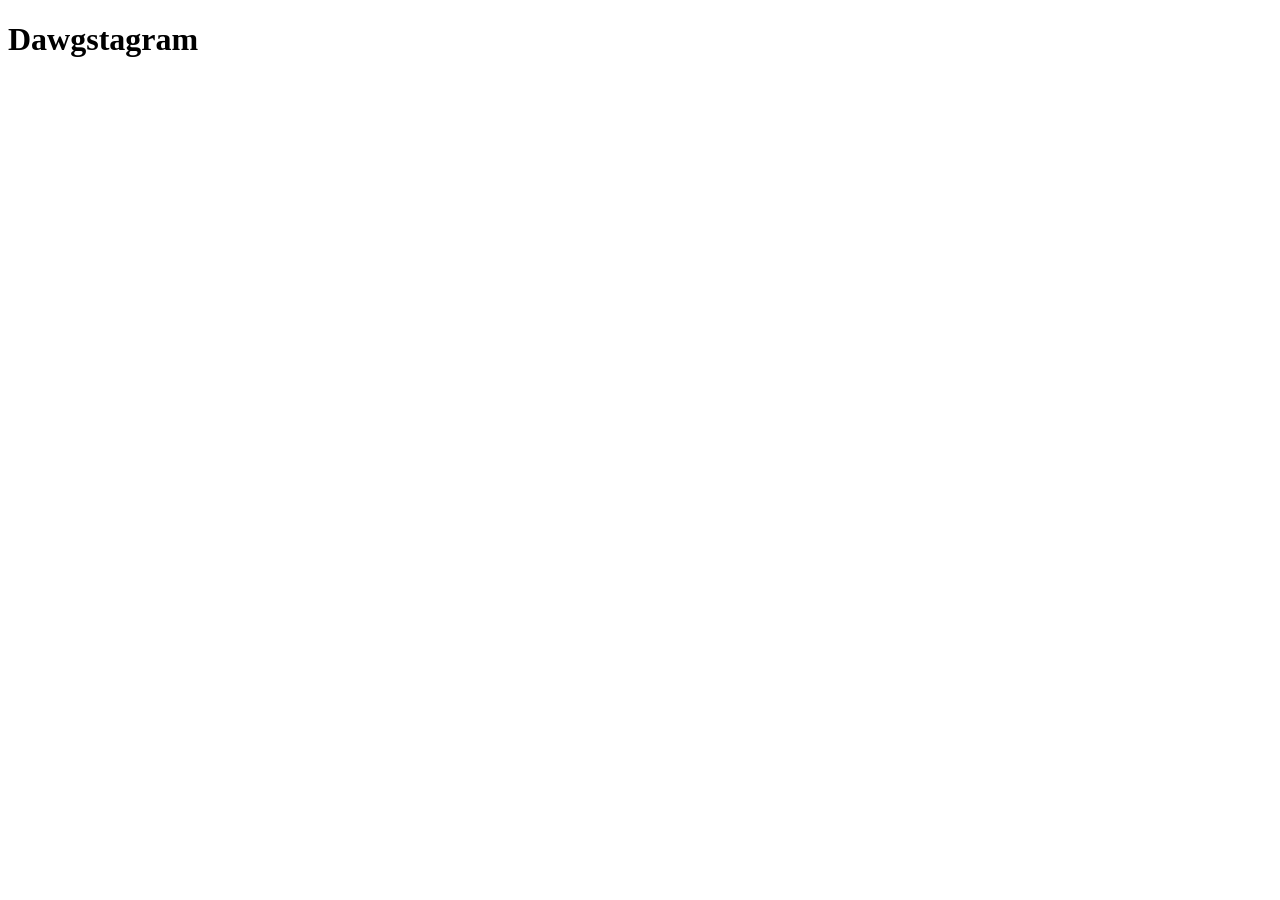
==== src/index.html @ 239b92d6 "Initial commit" ====
<!DOCTYPE html>
<html lang="en">
<head>
    <meta charset="UTF-8">
    <meta name="viewport" content="width=device-width, initial-scale=1.0">
    <title>Dawgstagram</title>
    <link rel="icon" href="https://fav.mhciael.com/🐶">
</head>
<body>
    <h1>Dawgstagram</h1>
</body>
</html>
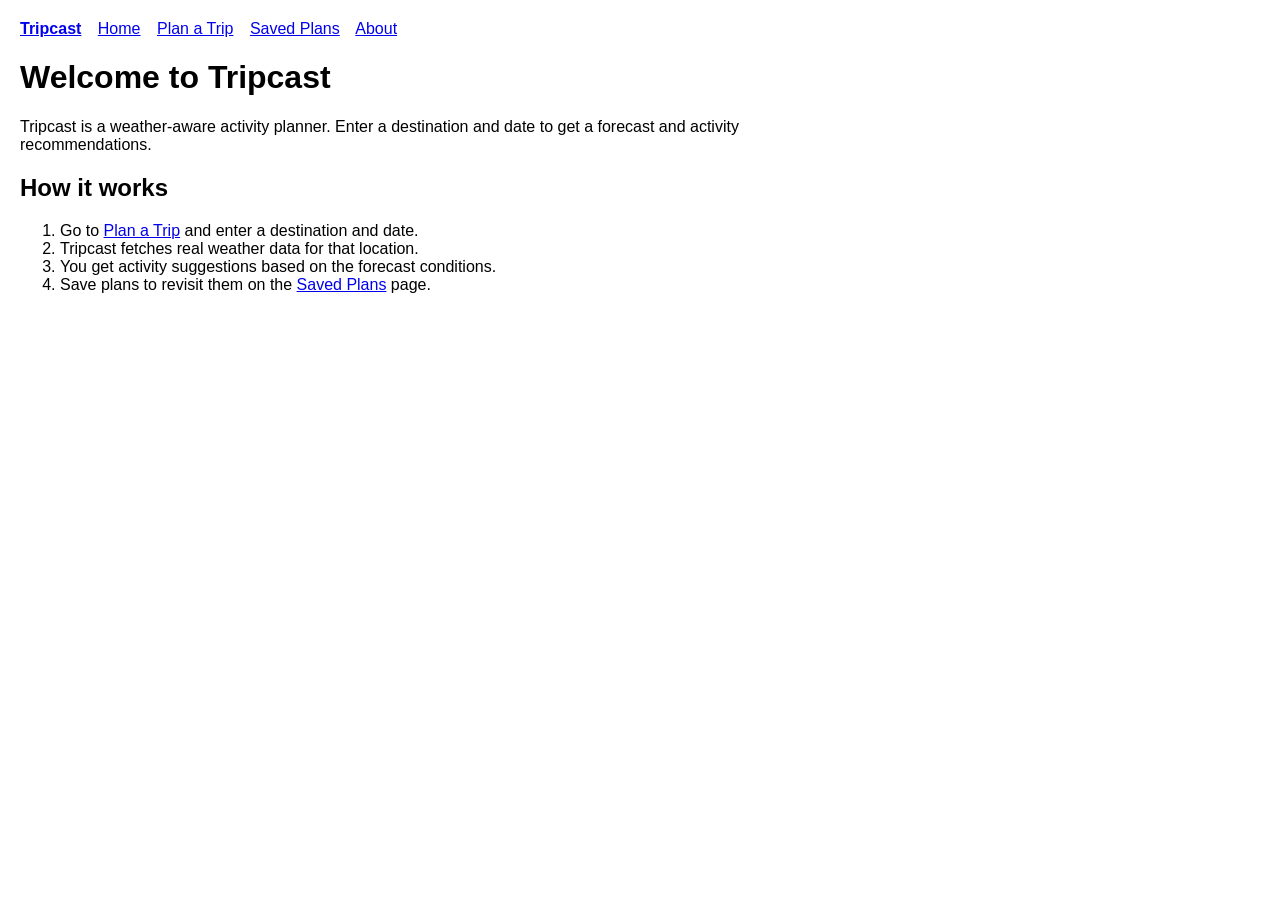
==== commit 2cafc275: "first three basic claims commit" ====
--- a/src/index.html
+++ b/src/index.html
@@ -1,12 +1,33 @@
 <!DOCTYPE html>
 <html lang="en">
 <head>
-    <meta charset="UTF-8">
-    <meta name="viewport" content="width=device-width, initial-scale=1.0">
-    <title>Dawgstagram</title>
-    <link rel="icon" href="https://fav.mhciael.com/🐶">
+  <meta charset="UTF-8" />
+  <meta name="viewport" content="width=device-width, initial-scale=1.0" />
+  <title>Tripcast</title>
+  <link rel="stylesheet" href="css/styles.css" />
 </head>
 <body>
-    <h1>Dawgstagram</h1>
+
+  <nav>
+    <a href="index.html"><strong>Tripcast</strong></a>
+    <a href="index.html">Home</a>
+    <a href="plan.html">Plan a Trip</a>
+    <a href="saved.html">Saved Plans</a>
+    <a href="about.html">About</a>
+  </nav>
+
+  <main>
+    <h1>Welcome to Tripcast</h1>
+    <p>Tripcast is a weather-aware activity planner. Enter a destination and date to get a forecast and activity recommendations.</p>
+
+    <h2>How it works</h2>
+    <ol>
+      <li>Go to <a href="plan.html">Plan a Trip</a> and enter a destination and date.</li>
+      <li>Tripcast fetches real weather data for that location.</li>
+      <li>You get activity suggestions based on the forecast conditions.</li>
+      <li>Save plans to revisit them on the <a href="saved.html">Saved Plans</a> page.</li>
+    </ol>
+  </main>
+
 </body>
-</html>+</html>
--- a/src/css/styles.css
+++ b/src/css/styles.css
@@ -0,0 +1,13 @@
+body {
+  font-family: Arial, sans-serif;
+  margin: 20px;
+  max-width: 800px;
+}
+
+nav {
+  margin-bottom: 20px;
+}
+
+nav a {
+  margin-right: 12px;
+}
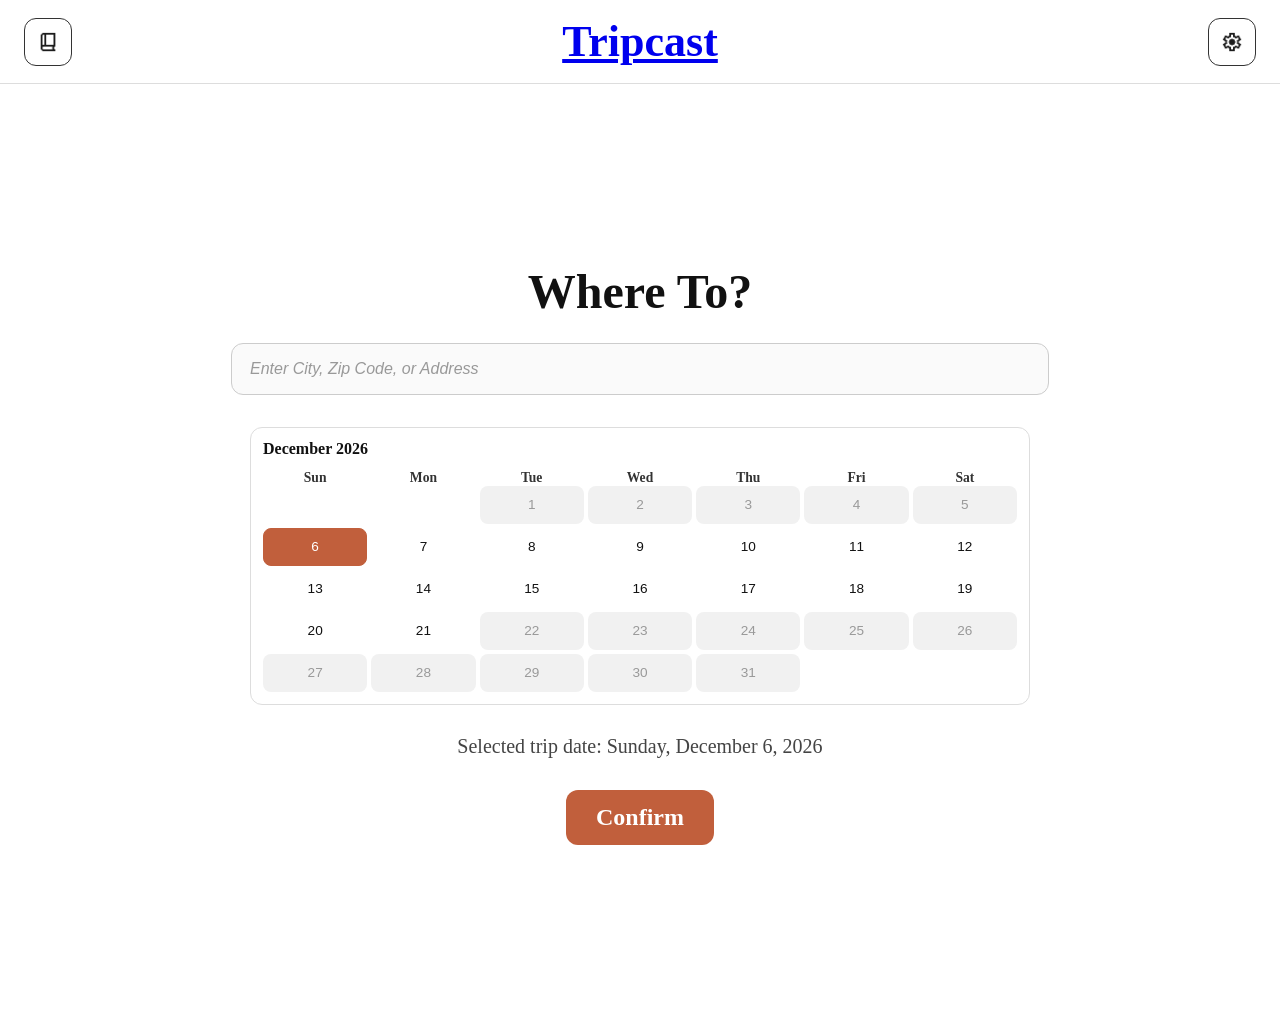
==== commit 7447d3fc: "Add theme and settings functionality with local storage support - Implement theme selection (light/d" ====
--- a/src/index.html
+++ b/src/index.html
@@ -1,33 +1,44 @@
 <!DOCTYPE html>
 <html lang="en">
+
 <head>
   <meta charset="UTF-8" />
   <meta name="viewport" content="width=device-width, initial-scale=1.0" />
   <title>Tripcast</title>
   <link rel="stylesheet" href="css/styles.css" />
 </head>
-<body>
 
-  <nav>
-    <a href="index.html"><strong>Tripcast</strong></a>
-    <a href="index.html">Home</a>
-    <a href="plan.html">Plan a Trip</a>
-    <a href="saved.html">Saved Plans</a>
-    <a href="about.html">About</a>
-  </nav>
+<body class="homepage">
 
-  <main>
-    <h1>Welcome to Tripcast</h1>
-    <p>Tripcast is a weather-aware activity planner. Enter a destination and date to get a forecast and activity recommendations.</p>
+  <header class="top-bar">
+    <a href="saved.html" class="top-bar-button book-link" aria-label="Saved plans">
+      <img src="icons/book.png" alt="" />
+    </a>
+    <a href="index.html" class="top-bar-title">Tripcast</a>
+    <a href="settings.html" class="top-bar-button settings-link" aria-label="Settings">
+      <img src="icons/settings.png" alt="" />
+    </a>
+  </header>
 
-    <h2>How it works</h2>
-    <ol>
-      <li>Go to <a href="plan.html">Plan a Trip</a> and enter a destination and date.</li>
-      <li>Tripcast fetches real weather data for that location.</li>
-      <li>You get activity suggestions based on the forecast conditions.</li>
-      <li>Save plans to revisit them on the <a href="saved.html">Saved Plans</a> page.</li>
-    </ol>
+  <main class="hero">
+    <h1 class="hero-title">Where To?</h1>
+    <form id="trip-form" class="hero-form">
+      <input id="destination" class="hero-input" type="text" placeholder="Enter City, Zip Code, or Address"
+        aria-label="Destination" required />
+
+      <span id="trip-calendar-label" class="sr-only">Trip Date</span>
+      <div id="trip-calendar" class="calendar" role="group" aria-labelledby="trip-calendar-label"
+        aria-describedby="selected-date-display"></div>
+      <input type="hidden" id="trip-date" name="trip-date" required />
+      <p id="selected-date-display" class="selected-date-display">Select a date from the calendar up to 16 days from
+        today.</p>
+
+      <button class="confirm-button" type="submit">Confirm</button>
+    </form>
   </main>
 
+  <script type="module" src="js/weather-ui.js"></script>
+  <script src="js/theme.js"></script>
 </body>
+
 </html>
--- a/src/css/styles.css
+++ b/src/css/styles.css
@@ -1,7 +1,304 @@
 body {
-  font-family: Arial, sans-serif;
-  margin: 20px;
-  max-width: 800px;
+  margin: 0;
+  background: #ffffff;
+  color: #111;
+}
+
+body.dark-mode {
+  background: #2f2f2f;
+  color: #ffffff;
+}
+
+body.dark-mode .top-bar {
+  background: #333;
+  border-bottom-color: #555;
+}
+
+body.dark-mode .top-bar-title,
+body.dark-mode .hero-title,
+body.dark-mode .settings-main h1,
+body.dark-mode .settings-row label,
+body.dark-mode .sr-only,
+body.dark-mode .selected-date-display,
+body.dark-mode .date-button,
+body.dark-mode .calendar-weekdays div,
+body.dark-mode .calendar-cell {
+  color: #ffffff;
+}
+
+body.dark-mode .settings-form {
+}
+
+body.dark-mode select,
+body.dark-mode .hero-input {
+  background: #4c4c4c;
+  color: #fff;
+  border-color: #666;
+}
+
+body.dark-mode .calendar-month {
+  background: #414141;
+  border-color: #555;
+}
+
+body.dark-mode .date-button {
+  background: #4c4c4c;
+}
+
+body.dark-mode .date-button:hover:not(:disabled) {
+  background: #5c5c5c;
+}
+
+body.dark-mode .date-button.selected {
+  background: #c15f3c;
+}
+
+body.dark-mode .confirm-button,
+body.dark-mode .secret-button {
+  background: #c15f3c;
+  color: #fff;
+}
+
+body.dark-mode .top-bar-button {
+  border-color: #fff;
+}
+
+body.secret-bg {
+  background-color: #000;
+  background-image: url("../imgs/dr-stew-portrait.jpeg");
+  background-position: center center;
+  background-size: cover;
+  background-repeat: no-repeat;
+}
+
+body.secret-bg.secret-landscape {
+  background-image: url("../imgs/dr-stew-landscape.jpg");
+}
+
+body.secret-bg.secret-portrait {
+  background-image: url("../imgs/dr-stew-portrait.jpeg");
+}
+
+.homepage {
+  min-height: 100vh;
+  font-family: Garamond, serif;
+  color: #111;
+}
+
+.top-bar {
+  display: flex;
+  align-items: center;
+  justify-content: space-between;
+  padding: 16px 24px;
+  border-bottom: 1px solid #ddd;
+  background: #ffffff;
+  font: garamond, serif;
+}
+
+.top-bar-title {
+  font-size: 2.75rem;
+  font-weight: 700;
+  font: garamond, serif;
+
+}
+
+.top-bar-button {
+  display: inline-flex;
+  align-items: center;
+  justify-content: center;
+  width: 46px;
+  height: 46px;
+  border: 1px solid #333;
+  background: transparent;
+  color: #111;
+  padding: 0;
+  border-radius: 12px;
+  font-size: 1.25rem;
+  font-family: garamond, serif;
+  cursor: pointer;
+  text-decoration: none;
+}
+
+.top-bar-button img {
+  width: 22px;
+  height: 22px;
+  filter: invert();
+}
+
+body.dark-mode .top-bar-button img {
+  filter: none;
+}
+
+.hero {
+  display: flex;
+  flex-direction: column;
+  align-items: center;
+  justify-content: center;
+  text-align: center;
+  padding: 60px 24px;
+  gap: 24px;
+}
+
+.destination-input {
+  font: garamond, serif;
+}
+
+.settings-main,
+.hero {
+  min-height: calc(100vh - 80px);
+}
+
+.settings-main {
+  display: flex;
+  flex-direction: column;
+  align-items: center;
+  justify-content: center;
+  text-align: center;
+  padding: 60px 24px;
+  font: garamond, serif;
+}
+
+.settings-page,
+.settings-page * {
+  font-family: Garamond, serif;
+}
+
+.settings-form {
+  position: relative;
+  display: flex;
+  flex-direction: column;
+  gap: 22px;
+  width: min(520px, 100%);
+  margin: 0 auto;
+  align-items: stretch;
+  padding: 36px 28px 28px;
+  font: garamond, serif;
+}
+
+.settings-main h1 {
+  margin-bottom: 0;
+  font: garamond, serif;
+
+}
+
+.settings-row {
+  display: flex;
+  flex-direction: column;
+  gap: 8px;
+}
+
+.secret-button {
+  padding: 8px 12px;
+  font-size: 0.85rem;
+  border-radius: 10px;
+  font: garamond, serif;
+}
+
+.confirm-button {
+  margin-top: 12px;
+  font: garamond, serif;
+
+}
+
+.settings-row label {
+  font-size: 0.95rem;
+  font-weight: 600;
+  text-align: left;
+  font: garamond, serif;
+
+}
+
+.settings-row select {
+  width: 100%;
+  padding: 14px 16px;
+  border: 1px solid #ccc;
+  border-radius: 12px;
+  background: #fafafa;
+  font-size: 1rem;
+}
+
+.secret-button:hover {
+  opacity: 0.95;
+}
+
+.hero-form {
+  display: flex;
+  flex-direction: column;
+  align-items: center;
+  gap: 20px;
+  width: min(780px, 100%);
+}
+
+.sr-only {
+  position: absolute;
+  width: 1px;
+  height: 1px;
+  padding: 0;
+  margin: -1px;
+  overflow: hidden;
+  clip: rect(0, 0, 0, 0);
+  white-space: nowrap;
+  border: 0;
+}
+
+.hero-title {
+  font-size: 3rem;
+  font-weight: 700;
+  margin: 0;
+}
+
+.hero-input {
+  width: 100%;
+  padding: 16px 18px;
+  border: 1px solid #ccc;
+  border-radius: 12px;
+  font-size: 1rem;
+  font-style: italic;
+  color: #111;
+  background: #fafafa;
+}
+
+.hero-label {
+  width: 100%;
+  text-align: left;
+  font-family: Garamond, serif;
+  font-size: 1.05rem;
+  margin-bottom: 8px;
+}
+
+.hero .calendar {
+  width: 100%;
+  max-width: 780px;
+}
+
+.hero .calendar-month {
+  background: #ffffff;
+  border: 1px solid #ddd;
+}
+
+.hero .calendar-weekdays div,
+.hero .calendar-cell {
+  font-size: 0.85rem;
+}
+
+.hero-input::placeholder {
+  color: #999;
+}
+
+.confirm-button {
+  padding: 14px 30px;
+  border: none;
+  border-radius: 12px;
+  background: #c15f3c;
+  color: #fff;
+  font-size: 1.5rem;
+  font-family: garamond, serif;
+  font-weight: 700;
+  cursor: pointer;
+}
+
+.confirm-button:hover {
+  opacity: 0.95;
 }
 
 nav {
@@ -11,3 +308,350 @@
 nav a {
   margin-right: 12px;
 }
+
+#forecast-result {
+  margin-top: 24px;
+}
+
+.plan-layout {
+  display: flex;
+  gap: 40px;
+  align-items: flex-start;
+}
+
+.plan-layout>form {
+  flex-shrink: 0;
+}
+
+.plan-layout>#forecast-result {
+  flex: 1;
+  margin-top: 0;
+  min-width: 0;
+}
+
+@media (max-width: 900px) {
+  .plan-layout {
+    flex-direction: column;
+    align-items: stretch;
+  }
+
+  .plan-layout>#forecast-result {
+    margin-top: 24px;
+  }
+}
+
+.calendar {
+  display: grid;
+  gap: 18px;
+  margin-top: 12px;
+  width: 780px;
+  max-width: 100%;
+}
+
+.calendar-month {
+  border: 1px solid #ddd;
+  border-radius: 12px;
+  padding: 12px;
+  background: #fbfbfb;
+}
+
+.calendar-month header {
+  display: flex;
+  justify-content: space-between;
+  align-items: center;
+  margin-bottom: 12px;
+}
+
+.calendar-month h2 {
+  margin: 0;
+  font-size: 1rem;
+}
+
+.calendar-weekdays,
+.calendar-grid {
+  display: grid;
+  grid-template-columns: repeat(7, minmax(0, 1fr));
+  gap: 4px;
+}
+
+.calendar-weekdays div,
+.calendar-cell {
+  text-align: center;
+  font-size: 0.85rem;
+}
+
+.calendar-weekdays div {
+  font-weight: 700;
+  color: #333;
+}
+
+.calendar-cell {
+  box-sizing: border-box;
+  min-height: 38px;
+  padding: 8px;
+  border-radius: 8px;
+}
+
+.date-button {
+  border: 1px solid transparent;
+  background: #fff;
+  color: #111;
+  cursor: pointer;
+}
+
+.date-button:hover:not(:disabled) {
+  background: #eaf3ff;
+}
+
+.date-button.selected {
+  border-color: #c15f3c;
+  background: #c15f3c;
+  color: #fff;
+}
+
+.date-button:disabled {
+  background: #f1f1f1;
+  color: #999;
+  cursor: not-allowed;
+}
+
+.selected-date-display {
+  margin: 10px 0 0;
+  font-size: 1.25rem;
+  color: #444;
+}
+
+#forecast-result h2 {
+  margin-bottom: 8px;
+}
+
+.error {
+  color: #c0392b;
+}
+
+.forecast-table {
+  border-collapse: collapse;
+  margin-top: 8px;
+  width: 100%;
+  max-width: 400px;
+}
+
+.forecast-table th,
+.forecast-table td {
+  text-align: left;
+  padding: 6px 12px;
+  border-bottom: 1px solid #ddd;
+}
+
+.forecast-table th[scope="row"] {
+  font-weight: normal;
+  color: #555;
+  white-space: nowrap;
+}
+
+.api-credit {
+  margin-top: 16px;
+  font-size: 0.85em;
+  color: #555;
+}
+
+.plans-toolbar {
+  display: flex;
+  flex-wrap: wrap;
+  align-items: center;
+  gap: 10px;
+  margin-top: 20px;
+}
+
+.toolbar-button {
+  padding: 8px 16px;
+  border-radius: 7px;
+  font-size: 0.9rem;
+  cursor: pointer;
+  border: 1px solid #c15f3c;
+  background: #c15f3c;
+  color: #fff;
+  display: inline-flex;
+  align-items: center;
+}
+
+.toolbar-button:hover {
+  opacity: 0.9;
+}
+
+.import-label {
+  background: #fff;
+  color: #c15f3c;
+  cursor: pointer;
+}
+
+.import-label:hover {
+  background: #eaf3ff;
+}
+
+.import-status {
+  font-size: 0.9rem;
+  padding: 4px 0;
+}
+
+.import-status--ok {
+  color: #1b5e20;
+}
+
+.import-status--error {
+  color: #c0392b;
+}
+
+.plan-actions {
+  display: flex;
+  gap: 8px;
+  flex-shrink: 0;
+}
+
+.export-plan-button {
+  background: #fff;
+  color: #c15f3c;
+  border: 1px solid #c15f3c;
+  border-radius: 8px;
+  padding: 10px 16px;
+  cursor: pointer;
+  font-size: 1rem;
+}
+
+.export-plan-button:hover {
+  background: #eaf3ff;
+}
+
+.filter-bar {
+  display: flex;
+  flex-wrap: wrap;
+  align-items: flex-end;
+  gap: 16px;
+  margin-top: 20px;
+  padding: 16px;
+  background: #f7f9fc;
+  border: 1px solid #dde3ed;
+  border-radius: 10px;
+}
+
+.filter-group {
+  display: flex;
+  flex-direction: column;
+  gap: 4px;
+}
+
+.filter-group label {
+  font-size: 0.85rem;
+  color: #555;
+  font-weight: 600;
+}
+
+.filter-group input {
+  padding: 7px 10px;
+  border: 1px solid #ccc;
+  border-radius: 6px;
+  font-size: 0.95rem;
+  min-width: 180px;
+}
+
+.filter-group input:focus {
+  outline: none;
+  border-color: #c15f3c;
+  box-shadow: 0 0 0 2px rgba(193, 95, 60, 0.15);
+}
+
+.clear-filters-button {
+  background: none;
+  border: 1px solid #aaa;
+  border-radius: 6px;
+  padding: 7px 14px;
+  font-size: 0.9rem;
+  color: #444;
+  cursor: pointer;
+  align-self: flex-end;
+}
+
+.clear-filters-button:hover {
+  background: #eee;
+}
+
+.saved-plans-container {
+  display: grid;
+  gap: 20px;
+  margin-top: 24px;
+}
+
+.plan-card {
+  border: 1px solid #ddd;
+  border-radius: 12px;
+  padding: 18px;
+  background-color: #ffffff;
+  box-shadow: 0 8px 24px rgba(0, 0, 0, 0.04);
+}
+
+.plan-header {
+  display: flex;
+  align-items: flex-start;
+  justify-content: space-between;
+  gap: 16px;
+  margin-bottom: 16px;
+}
+
+.plan-meta {
+  margin: 0.35rem 0 0;
+  color: #555;
+  font-size: 0.95rem;
+  line-height: 1.5;
+}
+
+.delete-plan-button,
+#save-plan-button {
+  background: #c15f3c;
+  color: #ffffff;
+  border: none;
+  border-radius: 8px;
+  padding: 10px 16px;
+  margin-top: 20px;
+  cursor: pointer;
+  font-size: 1rem;
+}
+
+.plan-actions .delete-plan-button {
+  margin-top: 0;
+}
+
+.delete-plan-button {
+  background: #c0392b;
+}
+
+.delete-plan-button:hover,
+#save-plan-button:hover {
+  opacity: 0.95;
+}
+
+.save-notice {
+  margin-top: 12px;
+  color: #1b5e20;
+}
+
+.empty-message {
+  margin-top: 16px;
+  color: #444;
+}
+
+@media (max-width: 620px) {
+  .plan-header {
+    flex-direction: column;
+    align-items: stretch;
+  }
+
+  .calendar-cell {
+    padding: 4px;
+    min-height: 28px;
+  }
+
+  .calendar-weekdays,
+  .calendar-grid {
+    gap: 2px;
+  }
+}
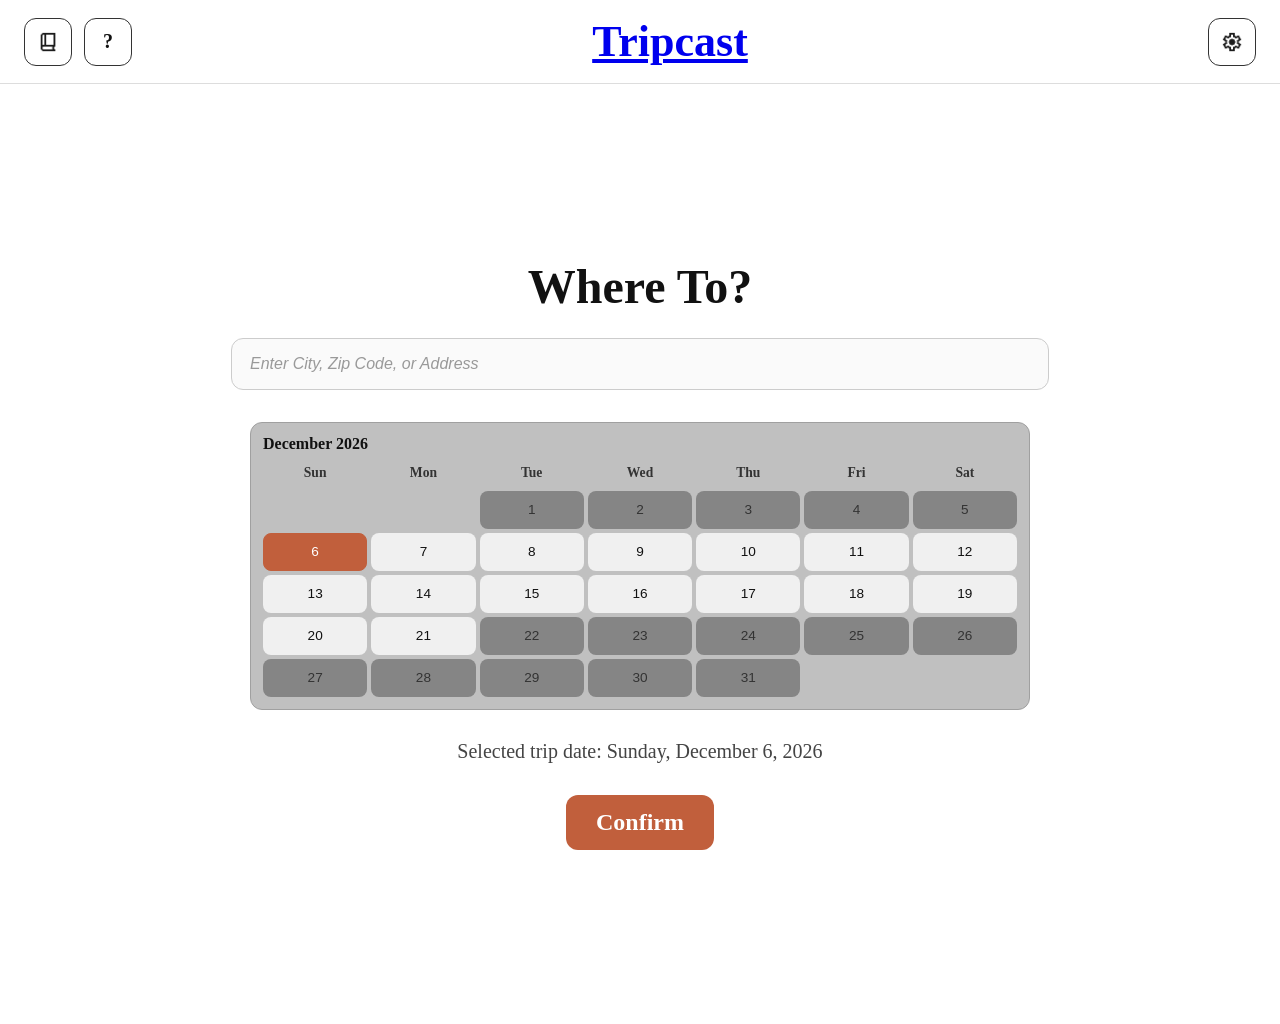
==== commit dbb5e3ee: "Add About page layout and top-bar help link Revamp the About page into a styled, card-based layout a" ====
--- a/src/index.html
+++ b/src/index.html
@@ -11,9 +11,12 @@
 <body class="homepage">
 
   <header class="top-bar">
-    <a href="saved.html" class="top-bar-button book-link" aria-label="Saved plans">
-      <img src="icons/book.png" alt="" />
-    </a>
+    <div class="top-bar-left">
+      <a href="saved.html" class="top-bar-button book-link" aria-label="Saved plans">
+        <img src="icons/book.png" alt="" />
+      </a>
+      <a href="about.html" class="top-bar-button help-link" aria-label="About">?</a>
+    </div>
     <a href="index.html" class="top-bar-title">Tripcast</a>
     <a href="settings.html" class="top-bar-button settings-link" aria-label="Settings">
       <img src="icons/settings.png" alt="" />
--- a/src/css/styles.css
+++ b/src/css/styles.css
@@ -26,7 +26,9 @@
   color: #ffffff;
 }
 
-body.dark-mode .settings-form {
+body.dark-mode .settings-form {}
+body.dark-mode .saved-plans-container .empty-message {
+  color: #ffffff;
 }
 
 body.dark-mode select,
@@ -36,6 +38,14 @@
   border-color: #666;
 }
 
+body.dark-mode .api-credit {
+  color: #fff;
+}
+
+body.dark-mode .api-credit a {
+  color: #6cb4ff;
+}
+
 body.dark-mode .calendar-month {
   background: #414141;
   border-color: #555;
@@ -61,6 +71,7 @@
 
 body.dark-mode .top-bar-button {
   border-color: #fff;
+  color: #fff;
 }
 
 body.secret-bg {
@@ -79,6 +90,37 @@
   background-image: url("../imgs/dr-stew-portrait.jpeg");
 }
 
+
+body.dark-mode .filter-bar {
+  background: #3a3a3a;
+  border-color: #555;
+}
+
+body.dark-mode .filter-group label {
+  color: #cccccc;
+}
+
+body.dark-mode .filter-group input {
+  background: #4c4c4c;
+  color: #fff;
+  border-color: #666;
+  color-scheme: dark;
+}
+
+body.dark-mode .filter-group input::placeholder {
+  color: #999;
+}
+
+body.dark-mode .clear-filters-button {
+  background: none;
+  border-color: #777;
+  color: #ccc;
+}
+
+body.dark-mode .clear-filters-button:hover {
+  background: #4c4c4c;
+}
+
 .homepage {
   min-height: 100vh;
   font-family: Garamond, serif;
@@ -93,6 +135,17 @@
   border-bottom: 1px solid #ddd;
   background: #ffffff;
   font: garamond, serif;
+}
+
+.top-bar-left {
+  display: flex;
+  align-items: center;
+  gap: 12px;
+}
+
+.help-link {
+  font-size: 1.5rem;
+  font-weight: 700;
 }
 
 .top-bar-title {
@@ -272,8 +325,8 @@
 }
 
 .hero .calendar-month {
-  background: #ffffff;
-  border: 1px solid #ddd;
+  background: #c0c0c0;
+  border: 1px solid #a0a0a0;
 }
 
 .hero .calendar-weekdays div,
@@ -372,6 +425,12 @@
   display: grid;
   grid-template-columns: repeat(7, minmax(0, 1fr));
   gap: 4px;
+  margin-top: 10px;
+}
+
+body.dark-mode .calendar-cell {
+  background: #4c4c4c;
+  color: #fff;
 }
 
 .calendar-weekdays div,
@@ -394,7 +453,7 @@
 
 .date-button {
   border: 1px solid transparent;
-  background: #fff;
+  background: #f0f0f0;
   color: #111;
   cursor: pointer;
 }
@@ -409,9 +468,14 @@
   color: #fff;
 }
 
+body.dark-mode .date-button:disabled {
+  background: #3a3a3a;
+  color: #666;
+}
+
 .date-button:disabled {
-  background: #f1f1f1;
-  color: #999;
+  background: #858585;
+  color: #333;
   cursor: not-allowed;
 }
 
@@ -427,6 +491,97 @@
 
 .error {
   color: #c0392b;
+}
+
+.hourly-chart-card {
+  background: rgba(255, 255, 255, 0.95);
+  border: 1px solid #ddd;
+  border-radius: 16px;
+  box-shadow: 0 10px 20px rgba(0, 0, 0, 0.05);
+  padding: 18px;
+  margin: 16px auto;
+  overflow-x: auto;
+  max-width: 760px;
+}
+
+.forecast-details {
+  display: flex;
+  flex-direction: column;
+  align-items: center;
+  text-align: center;
+}
+
+.forecast-table {
+  margin: 16px auto 0;
+}
+
+.save-notice,
+.api-credit {
+  max-width: 760px;
+}
+
+.hourly-chart-card h3 {
+  margin: 0 0 12px;
+  font-size: 1.1rem;
+  font-family: Garamond, serif;
+}
+
+#hourly-chart,
+.saved-hourly-chart {
+  width: 100%;
+  height: auto;
+  display: block;
+  border-radius: 12px;
+  background: #f8fafc;
+}
+
+body.dark-mode .hourly-chart-card {
+  background: #3a3a3a;
+  border-color: #555;
+}
+
+body.dark-mode .plan-card {
+  background: #3a3a3a;
+  border-color: #555;
+}
+
+body.dark-mode .forecast-table th,
+body.dark-mode .forecast-table td {
+  color: #ffffff;
+  border-bottom-color: #555;
+}
+
+body.dark-mode .forecast-table th[scope="row"] {
+  color: #cccccc;
+}
+
+body.dark-mode .plan-meta {
+  color: #cccccc;
+}
+
+body.dark-mode #hourly-chart,
+body.dark-mode .saved-hourly-chart {
+  background: #3a3a3a;
+}
+
+.hourly-chart-card {
+  position: relative;
+}
+
+.chart-tooltip {
+  position: absolute;
+  z-index: 2;
+  pointer-events: none;
+  opacity: 0;
+  transition: opacity 120ms ease;
+  background: rgba(17, 24, 39, 0.95);
+  color: white;
+  font-family: Garamond, serif;
+  font-size: 0.9rem;
+  padding: 6px 10px;
+  border-radius: 10px;
+  white-space: nowrap;
+  box-shadow: 0 8px 20px rgba(0, 0, 0, 0.18);
 }
 
 .forecast-table {
@@ -508,7 +663,8 @@
   flex-shrink: 0;
 }
 
-.export-plan-button {
+.export-plan-button,
+.directions-plan-button {
   background: #fff;
   color: #c15f3c;
   border: 1px solid #c15f3c;
@@ -518,8 +674,47 @@
   font-size: 1rem;
 }
 
-.export-plan-button:hover {
+.export-plan-button:hover,
+.directions-plan-button:hover {
   background: #eaf3ff;
+}
+
+.directions-plan-button:disabled {
+  opacity: 0.6;
+  cursor: not-allowed;
+}
+
+.plan-page-actions {
+  display: flex;
+  gap: 12px;
+  flex-wrap: wrap;
+  justify-content: center;
+  margin-top: 20px;
+}
+
+.plan-page-actions #save-plan-button,
+.plan-page-actions #directions-button {
+  margin-top: 0;
+}
+
+#directions-button {
+  background: #fff;
+  color: #c15f3c;
+  border: 1px solid #c15f3c;
+  border-radius: 8px;
+  padding: 10px 16px;
+  cursor: pointer;
+  font-size: 1rem;
+  font-family: Garamond, serif;
+}
+
+#directions-button:hover {
+  background: #eaf3ff;
+}
+
+#directions-button:disabled {
+  opacity: 0.6;
+  cursor: not-allowed;
 }
 
 .filter-bar {
@@ -639,6 +834,99 @@
   color: #444;
 }
 
+.about-main {
+  gap: 24px;
+  padding-top: 48px;
+  padding-bottom: 48px;
+  justify-content: flex-start;
+}
+
+.about-intro {
+  max-width: 640px;
+  margin: 0;
+  font-size: 1.15rem;
+  line-height: 1.6;
+  color: #444;
+  text-align: center;
+}
+
+body.dark-mode .about-intro {
+  color: #e0e0e0;
+}
+
+.about-card {
+  width: min(680px, 100%);
+  background: #ffffff;
+  border: 1px solid #ddd;
+  border-radius: 12px;
+  padding: 24px 28px;
+  box-shadow: 0 8px 24px rgba(0, 0, 0, 0.04);
+  text-align: left;
+}
+
+body.dark-mode .about-card {
+  background: #3a3a3a;
+  border-color: #555;
+}
+
+.about-card h2 {
+  margin: 0 0 16px;
+  font-size: 1.5rem;
+  font-weight: 700;
+}
+
+.team-grid {
+  list-style: none;
+  margin: 0;
+  padding: 0;
+  display: grid;
+  grid-template-columns: repeat(auto-fit, minmax(140px, 1fr));
+  gap: 10px;
+}
+
+.team-grid li {
+  background: #f4f4f4;
+  border: 1px solid #ddd;
+  border-radius: 10px;
+  padding: 10px 14px;
+  font-weight: 600;
+  text-align: center;
+}
+
+body.dark-mode .team-grid li {
+  background: #4c4c4c;
+  border-color: #666;
+  color: #fff;
+}
+
+.tech-list {
+  margin: 0;
+  padding-left: 20px;
+  line-height: 1.7;
+}
+
+.tech-list li {
+  margin-bottom: 6px;
+}
+
+.tech-list code {
+  background: #f0f0f0;
+  border: 1px solid #ddd;
+  border-radius: 4px;
+  padding: 1px 6px;
+  font-size: 0.9em;
+}
+
+body.dark-mode .tech-list code {
+  background: #4c4c4c;
+  border-color: #666;
+  color: #fff;
+}
+
+body.dark-mode .about-card a {
+  color: #6cb4ff;
+}
+
 @media (max-width: 620px) {
   .plan-header {
     flex-direction: column;
@@ -654,4 +942,5 @@
   .calendar-grid {
     gap: 2px;
   }
-}
+
+}
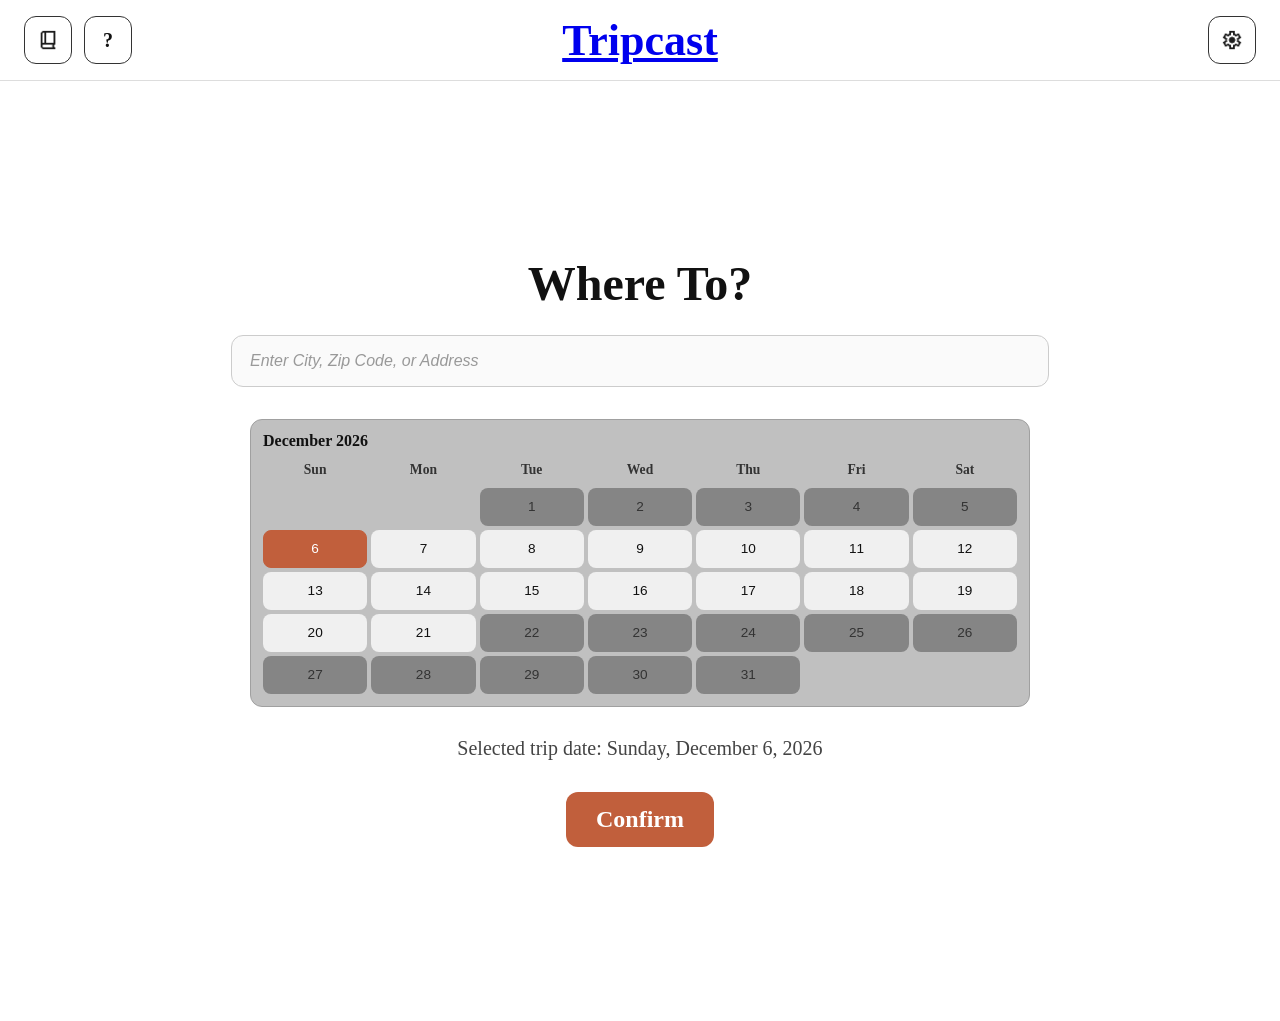
==== commit 8dd98334: "Added Icon" ====
--- a/src/index.html
+++ b/src/index.html
@@ -6,6 +6,7 @@
   <meta name="viewport" content="width=device-width, initial-scale=1.0" />
   <title>Tripcast</title>
   <link rel="stylesheet" href="css/styles.css" />
+  <link rel="icon" type="image/x-icon" href="imgs/icon.ico" />
 </head>
 
 <body class="homepage">
--- a/src/css/styles.css
+++ b/src/css/styles.css
@@ -152,7 +152,9 @@
   font-size: 2.75rem;
   font-weight: 700;
   font: garamond, serif;
-
+  position: absolute;
+  left: 50%;
+  transform: translateX(-50%); /* fixed centering of "Tripcast" in top nav */
 }
 
 .top-bar-button {
@@ -506,13 +508,105 @@
 
 .forecast-details {
   display: flex;
-  flex-direction: column;
-  align-items: center;
-  text-align: center;
+  flex-direction: row;
+  align-items: flex-start;
+  gap: 20px;
+  max-width: 760px;
+  margin: 0 auto;
+}
+
+.plan-conditions-row {
+  display: flex;
+  flex-direction: row;
+  align-items: flex-start;
+  gap: 20px;
+  margin-top: 16px;
+}
+
+.forecast-conditions-col {
+  flex-shrink: 0;
+  min-width: 200px;
+  background: rgba(255, 255, 255, 0.95);
+  border: 1px solid #ddd;
+  border-radius: 16px;
+  box-shadow: 0 10px 20px rgba(0, 0, 0, 0.05);
+  padding: 16px 18px;
+}
+
+.activities-col {
+  flex: 1;
+  min-width: 0;
+  background: rgba(255, 255, 255, 0.95);
+  border: 1px solid #ddd;
+  border-radius: 16px;
+  box-shadow: 0 10px 20px rgba(0, 0, 0, 0.05);
+  padding: 16px 18px;
+  text-align: left;
+}
+
+.activities-heading {
+  margin: 0 0 10px;
+  font-size: 1.1rem;
+  font-family: Garamond, serif;
+}
+
+.activities-list {
+  list-style: none;
+  margin: 0 0 8px;
+  padding: 0;
+}
+
+.activity-item {
+  border-bottom: 1px solid #eee;
+}
+
+.activity-item:last-child {
+  border-bottom: none;
+}
+
+.activity-link {
+  display: flex;
+  justify-content: space-between;
+  align-items: flex-start;
+  gap: 8px;
+  padding: 6px 0;
+  text-decoration: none;
+  color: inherit;
+}
+
+.activity-link:hover .activity-name {
+  text-decoration: underline;
+}
+
+.activity-name {
+  font-size: 0.9rem;
+  min-width: 0;
+  word-break: break-word;
+}
+
+.activity-type {
+  font-size: 0.75rem;
+  color: #777;
+  white-space: nowrap;
+  text-transform: capitalize;
+  padding-top: 2px;
+}
+
+.activities-loading,
+.activities-none,
+.activities-error,
+.activities-weather-note {
+  font-size: 0.85rem;
+  color: #555;
+  margin: 0 0 8px;
+}
+
+.activities-weather-note {
+  font-style: italic;
 }
 
 .forecast-table {
-  margin: 16px auto 0;
+  margin: 8px 0 0;
 }
 
 .save-notice,
@@ -553,6 +647,35 @@
 
 body.dark-mode .forecast-table th[scope="row"] {
   color: #cccccc;
+}
+
+body.dark-mode .forecast-conditions-col {
+  background: #3a3a3a;
+  border-color: #555;
+}
+
+body.dark-mode .activities-col {
+  background: #3a3a3a;
+  border-color: #555;
+}
+
+body.dark-mode .activity-item {
+  border-bottom-color: #444;
+}
+
+body.dark-mode .activity-link {
+  color: #e0e0e0;
+}
+
+body.dark-mode .activity-type {
+  color: #aaa;
+}
+
+body.dark-mode .activities-loading,
+body.dark-mode .activities-none,
+body.dark-mode .activities-error,
+body.dark-mode .activities-weather-note {
+  color: #bbb;
 }
 
 body.dark-mode .plan-meta {
@@ -582,19 +705,18 @@
   border-radius: 10px;
   white-space: nowrap;
   box-shadow: 0 8px 20px rgba(0, 0, 0, 0.18);
+  transform: translateX(-50%);
 }
 
 .forecast-table {
   border-collapse: collapse;
-  margin-top: 8px;
   width: 100%;
-  max-width: 400px;
 }
 
 .forecast-table th,
 .forecast-table td {
   text-align: left;
-  padding: 6px 12px;
+  padding: 4px 8px;
   border-bottom: 1px solid #ddd;
 }
 
@@ -608,6 +730,103 @@
   margin-top: 16px;
   font-size: 0.85em;
   color: #555;
+}
+
+.settings-divider {
+  border: none;
+  border-top: 1px solid #ddd;
+  margin: 4px 0;
+}
+
+.settings-section-title {
+  font-size: 1.05rem;
+  font-weight: 700;
+  margin: 0;
+  text-align: left;
+  font-family: Garamond, serif;
+}
+
+.settings-input-with-unit {
+  display: flex;
+  align-items: center;
+  gap: 10px;
+}
+
+.settings-input-with-unit input {
+  flex: 1;
+  padding: 14px 16px;
+  border: 1px solid #ccc;
+  border-radius: 12px;
+  background: #fafafa;
+  font-size: 1rem;
+  font-family: Garamond, serif;
+}
+
+.settings-input-with-unit span {
+  font-size: 0.95rem;
+  white-space: nowrap;
+  color: #555;
+}
+
+.settings-fieldset {
+  border: none;
+  padding: 0;
+  margin: 0;
+}
+
+.settings-fieldset-legend {
+  font-size: 0.95rem;
+  font-weight: 600;
+  margin-bottom: 8px;
+  font-family: Garamond, serif;
+}
+
+.settings-checkboxes {
+  display: flex;
+  flex-direction: column;
+  gap: 10px;
+}
+
+.settings-checkbox-label {
+  display: flex;
+  align-items: center;
+  gap: 10px;
+  font-size: 0.95rem;
+  font-weight: normal;
+  cursor: pointer;
+  text-align: left;
+  font-family: Garamond, serif;
+}
+
+.settings-checkbox-label input[type="checkbox"] {
+  width: 16px;
+  height: 16px;
+  accent-color: #c15f3c;
+  cursor: pointer;
+  flex-shrink: 0;
+}
+
+body.dark-mode .settings-divider {
+  border-top-color: #444;
+}
+
+body.dark-mode .settings-section-title {
+  color: #e0e0e0;
+}
+
+body.dark-mode .settings-input-with-unit input {
+  background: #3a3a3a;
+  border-color: #555;
+  color: #e0e0e0;
+}
+
+body.dark-mode .settings-input-with-unit span {
+  color: #aaa;
+}
+
+body.dark-mode .settings-fieldset-legend,
+body.dark-mode .settings-checkbox-label {
+  color: #e0e0e0;
 }
 
 .plans-toolbar {
@@ -688,7 +907,7 @@
   display: flex;
   gap: 12px;
   flex-wrap: wrap;
-  justify-content: center;
+  justify-content: flex-start;
   margin-top: 20px;
 }
 
@@ -891,6 +1110,19 @@
   padding: 10px 14px;
   font-weight: 600;
   text-align: center;
+  display: flex;
+  flex-direction: column;
+  align-items: center;
+  gap: 8px;
+}
+
+.team-grid img {
+  width: 150px;
+  height: auto;
+  border-radius: 8px;
+  height: 150px; /* had to shorten obama */
+  object-fit: cover;
+  object-position: top;
 }
 
 body.dark-mode .team-grid li {
@@ -928,6 +1160,11 @@
 }
 
 @media (max-width: 620px) {
+  .forecast-details,
+  .plan-conditions-row {
+    flex-direction: column;
+  }
+
   .plan-header {
     flex-direction: column;
     align-items: stretch;
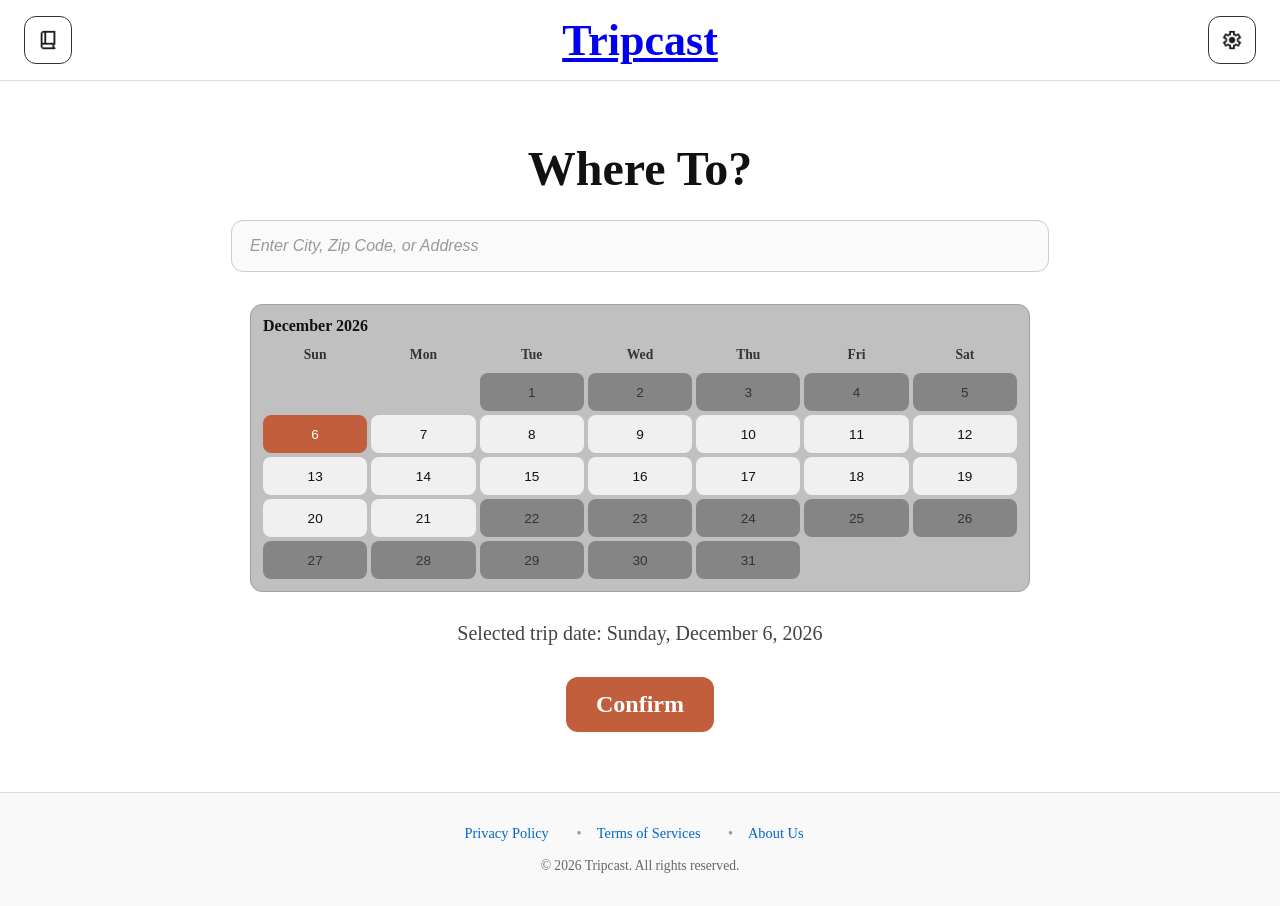
==== commit b570c59c: "Reformatted Saved Plans to be less "long" in initial state, added footer containing links to privacy" ====
--- a/src/index.html
+++ b/src/index.html
@@ -16,7 +16,6 @@
       <a href="saved.html" class="top-bar-button book-link" aria-label="Saved plans">
         <img src="icons/book.png" alt="" />
       </a>
-      <a href="about.html" class="top-bar-button help-link" aria-label="About">?</a>
     </div>
     <a href="index.html" class="top-bar-title">Tripcast</a>
     <a href="settings.html" class="top-bar-button settings-link" aria-label="Settings">
@@ -41,6 +40,17 @@
     </form>
   </main>
 
+  <footer class="site-footer">
+    <nav class="footer-nav">
+      <a href="privacy-policy.html">Privacy Policy</a>
+      <span class="footer-separator">•</span>
+      <a href="terms-of-services.html">Terms of Services</a>
+      <span class="footer-separator">•</span>
+      <a href="about.html">About Us</a>
+    </nav>
+    <p class="footer-copyright">&copy; 2026 Tripcast. All rights reserved.</p>
+  </footer>
+
   <script type="module" src="js/weather-ui.js"></script>
   <script src="js/theme.js"></script>
 </body>
--- a/src/css/styles.css
+++ b/src/css/styles.css
@@ -2,6 +2,9 @@
   margin: 0;
   background: #ffffff;
   color: #111;
+  display: flex;
+  flex-direction: column;
+  min-height: 100vh;
 }
 
 body.dark-mode {
@@ -141,11 +144,6 @@
   display: flex;
   align-items: center;
   gap: 12px;
-}
-
-.help-link {
-  font-size: 1.5rem;
-  font-weight: 700;
 }
 
 .top-bar-title {
@@ -180,6 +178,12 @@
   filter: invert();
 }
 
+.top-bar-title img {
+  height: 40px;
+  width: auto;
+  display: block;
+}
+
 body.dark-mode .top-bar-button img {
   filter: none;
 }
@@ -200,14 +204,14 @@
 
 .settings-main,
 .hero {
-  min-height: calc(100vh - 80px);
+  flex-grow: 1;
 }
 
 .settings-main {
   display: flex;
   flex-direction: column;
   align-items: center;
-  justify-content: center;
+  justify-content: flex-start;
   text-align: center;
   padding: 60px 24px;
   font: garamond, serif;
@@ -1043,6 +1047,124 @@
   opacity: 0.95;
 }
 
+/* Footer Styles */
+.site-footer {
+  background: #f9f9f9;
+  border-top: 1px solid #ddd;
+  padding: 32px 24px;
+  margin-top: auto;
+  text-align: center;
+  font-size: 0.9rem;
+}
+
+body.dark-mode .site-footer {
+  background: #2a2a2a;
+  border-top-color: #444;
+}
+
+.footer-nav {
+  margin-bottom: 16px;
+}
+
+.footer-nav a {
+  color: #0066cc;
+  text-decoration: none;
+  transition: color 0.2s ease;
+}
+
+.footer-nav a:hover {
+  text-decoration: underline;
+  color: #0052a3;
+}
+
+body.dark-mode .footer-nav a {
+  color: #6cb4ff;
+}
+
+body.dark-mode .footer-nav a:hover {
+  color: #8ec3ff;
+}
+
+.footer-separator {
+  margin: 0 12px;
+  color: #999;
+}
+
+body.dark-mode .footer-separator {
+  color: #666;
+}
+
+.footer-copyright {
+  margin: 0;
+  color: #666;
+  font-size: 0.85rem;
+}
+
+body.dark-mode .footer-copyright {
+  color: #aaa;
+}
+
+/* Legal Pages Styling */
+.legal-main {
+  align-items: flex-start;
+  max-width: 900px;
+  text-align: left;
+  padding: 60px 24px;
+}
+
+.legal-section {
+  margin-bottom: 32px;
+}
+
+.legal-section h2 {
+  margin-top: 0;
+  margin-bottom: 16px;
+  font-size: 1.3rem;
+  color: #111;
+}
+
+body.dark-mode .legal-section h2 {
+  color: #ffffff;
+}
+
+.legal-section p {
+  margin: 12px 0;
+  line-height: 1.6;
+  color: #333;
+}
+
+body.dark-mode .legal-section p {
+  color: #ccc;
+}
+
+.legal-section ul {
+  margin: 12px 0;
+  padding-left: 24px;
+}
+
+.legal-section li {
+  margin-bottom: 8px;
+  line-height: 1.6;
+  color: #333;
+}
+
+body.dark-mode .legal-section li {
+  color: #ccc;
+}
+
+.legal-section a {
+  color: #0066cc;
+  text-decoration: none;
+}
+
+.legal-section a:hover {
+  text-decoration: underline;
+}
+
+body.dark-mode .legal-section a {
+  color: #6cb4ff;
+}
+
 .save-notice {
   margin-top: 12px;
   color: #1b5e20;
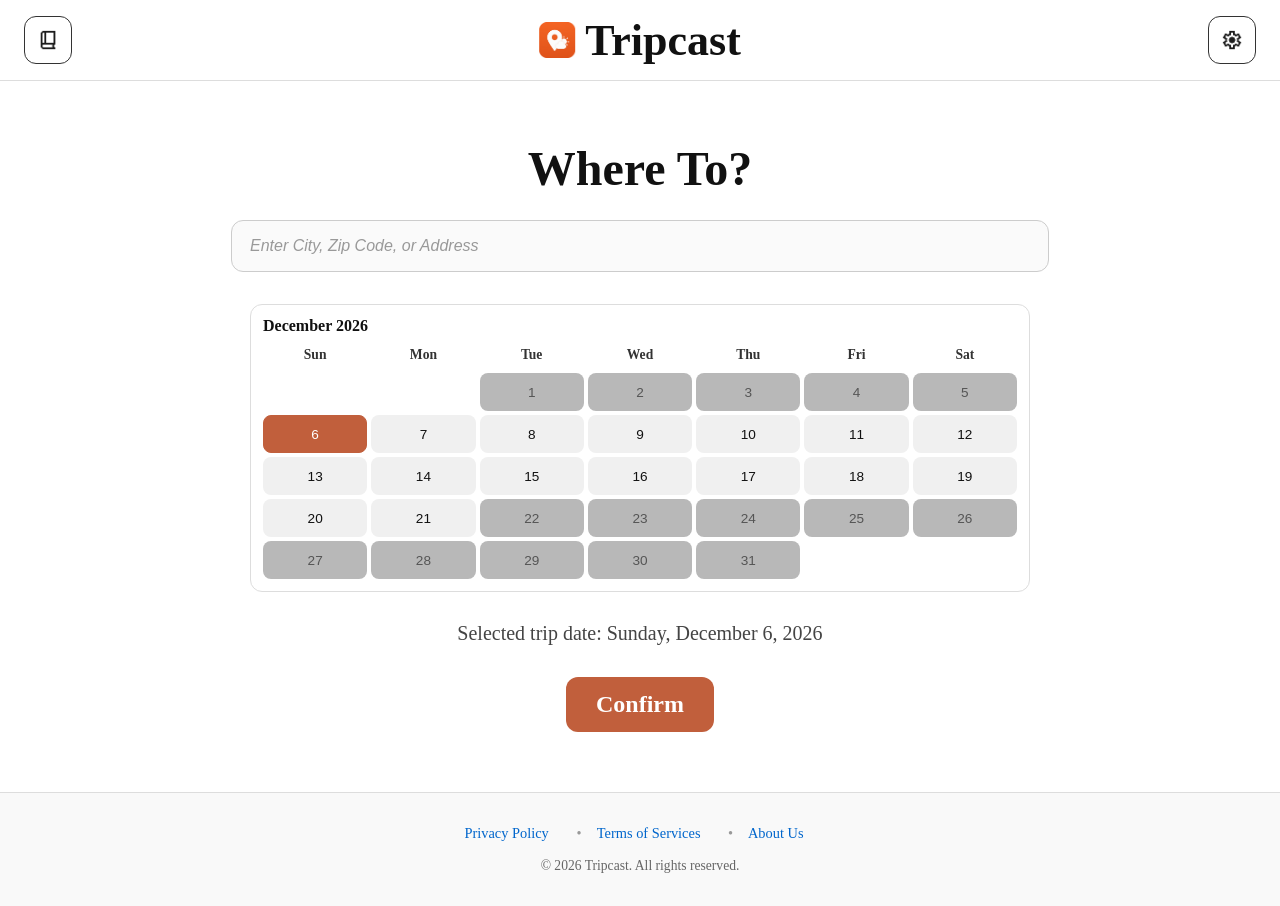
==== commit e068c89b: "Add top-bar icon and tweak header/styles Insert app icon into the top-bar title across pages and upd" ====
--- a/src/index.html
+++ b/src/index.html
@@ -14,12 +14,12 @@
   <header class="top-bar">
     <div class="top-bar-left">
       <a href="saved.html" class="top-bar-button book-link" aria-label="Saved plans">
-        <img src="icons/book.png" alt="" />
+        <img src="icons/book.png" alt="Saved Plans" />
       </a>
     </div>
-    <a href="index.html" class="top-bar-title">Tripcast</a>
+    <a href="index.html" class="top-bar-title"><img src="imgs/icon.png" alt="" />Tripcast</a>
     <a href="settings.html" class="top-bar-button settings-link" aria-label="Settings">
-      <img src="icons/settings.png" alt="" />
+      <img src="icons/settings.png" alt="Settings" />
     </a>
   </header>
 
--- a/src/css/styles.css
+++ b/src/css/styles.css
@@ -152,7 +152,12 @@
   font: garamond, serif;
   position: absolute;
   left: 50%;
-  transform: translateX(-50%); /* fixed centering of "Tripcast" in top nav */
+  transform: translateX(-50%);
+  display: flex;
+  align-items: center;
+  gap: 10px;
+  color: #111;
+  text-decoration: none;
 }
 
 .top-bar-button {
@@ -179,7 +184,7 @@
 }
 
 .top-bar-title img {
-  height: 40px;
+  height: 36px;
   width: auto;
   display: block;
 }
@@ -331,8 +336,8 @@
 }
 
 .hero .calendar-month {
-  background: #c0c0c0;
-  border: 1px solid #a0a0a0;
+  background: #ffffff;
+  border: 1px solid #ddd;
 }
 
 .hero .calendar-weekdays div,
@@ -480,8 +485,8 @@
 }
 
 .date-button:disabled {
-  background: #858585;
-  color: #333;
+  background: #b8b8b8;
+  color: #555;
   cursor: not-allowed;
 }
 
